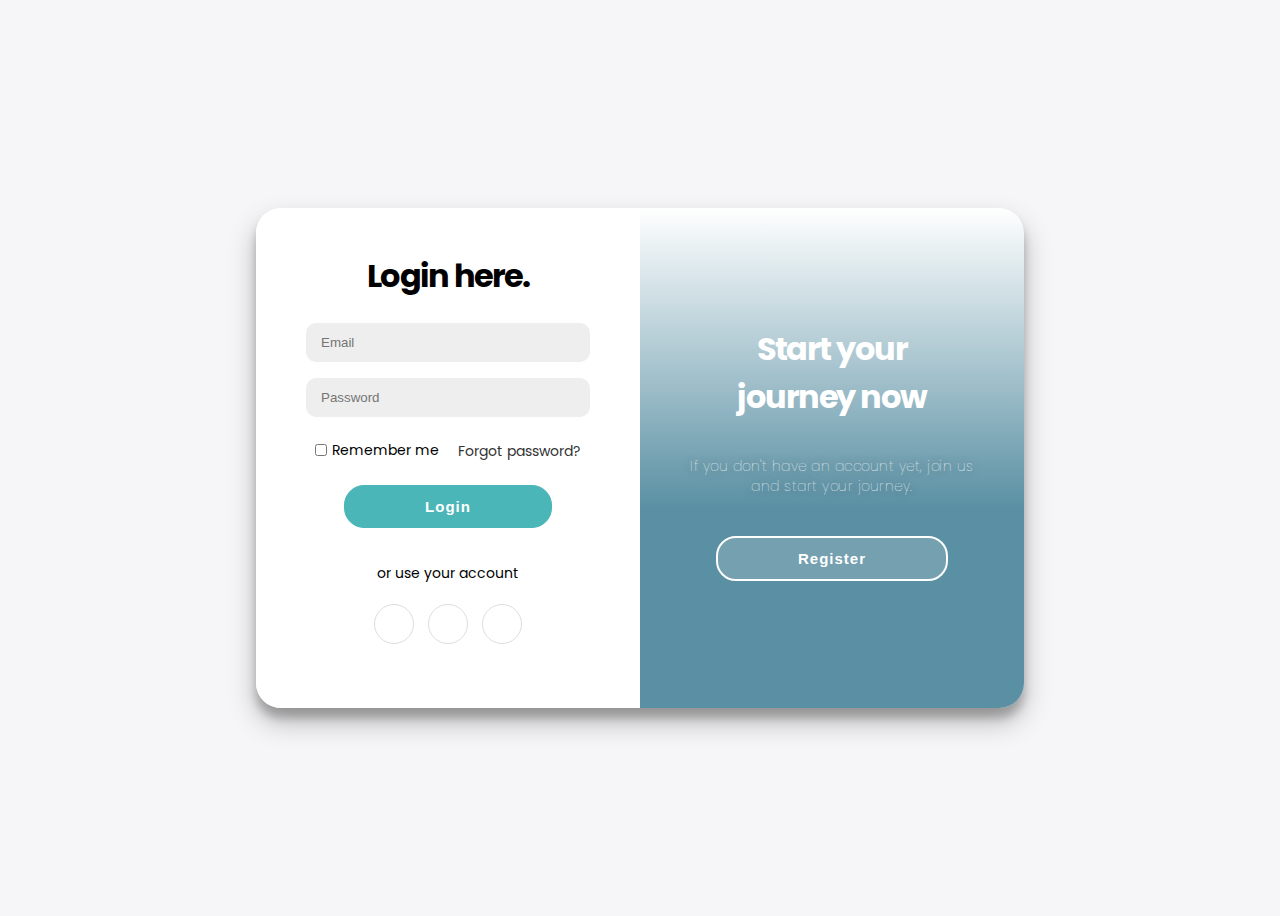
==== index.html @ e2d0d1a9 "first commit" ====
<!DOCTYPE html>
<html lang="en">
<head>
  <meta charset="UTF-8" />
  <meta http-equiv="X-UA-Compatible" content="IE=edge" />
  <meta name="viewport" content="width=device-width, initial-scale=1.0" />
  <link rel="stylesheet" href="styles.css">
  <title>Double Slider Login / Registration Form</title>
  <link rel="stylesheet" href="https://cdn.lineicons.com/4.0/lineicons.css">
</head>
<body>
  <div class="container" id="container">
    
    <!-- Register Form -->
    <div class="form-container register-container">
      <form action="#">
        <h1>Register here.</h1>
        <input type="text" placeholder="Name" />
        <input type="email" placeholder="Email" />
        <input type="password" placeholder="Password" />
        <button>Register</button>
        <span>or use your account</span>
        <div class="social-container">
          <a href="#" class="social"><i class="lni lni-facebook-fill"></i></a>
          <a href="#" class="social"><i class="lni lni-google"></i></a>
          <a href="#" class="social"><i class="lni lni-linkedin-original"></i></a>
        </div>        
      </form>
    </div>

    <!-- Login Form -->
    <div class="form-container login-container">
      <form action="#">
        <h1>Login here.</h1>
        <input type="email" placeholder="Email" />
        <input type="password" placeholder="Password" />
        <div class="content">
          <div class="checkbox">
            <input type="checkbox" name="checkbox" id="checkbox" />
            <label>Remember me</label>
          </div>
          <div class="pass-link">
            <a href="#">Forgot password?</a>
          </div>
        </div>
        <button>Login</button>
        <span>or use your account</span>
        <div class="social-container">
          <a href="#" class="social"><i class="lni lni-facebook-fill"></i></a>
          <a href="#" class="social"><i class="lni lni-google"></i></a>
          <a href="#" class="social"><i class="lni lni-linkedin-original"></i></a>
        </div>
      </form>
    </div>

    <!-- Overlay Panel -->
    <div class="overlay-container">
      <div class="overlay">
        <div class="overlay-panel overlay-left">
          <h1 class="title">Hello <br> friends</h1>
          <p>If you have an account, login here and have fun</p>
          <button class="ghost" id="login">Login
            <i class="lni lni-arrow-left login"></i>
          </button>
        </div>
        <div class="overlay-panel overlay-right">
          <h1 class="title">Start your <br> journey now</h1>
          <p>If you don't have an account yet, join us and start your journey.</p>
          <button class="ghost" id="register">Register
            <i class="lni lni-arrow-right register"></i>
          </button>
        </div>
      </div>
    </div>

  </div>
</body>
<script src="/src/scripts.js"></script>
</html>
---- styles.css ----
@import url("https://fonts.googleapis.com/css2?family=Poppins");

* {
  box-sizing: border-box;
}

body {
  display: flex;
  background-color: #f6f5f7;
  justify-content: center;
  align-items: center;
  flex-direction: column;
  font-family: "Poppins", sans-serif;
  overflow: hidden;
  height: 100vh;
}

h1 {
  font-weight: 700;
  letter-spacing: -1.5px;
  margin: 0;
  margin-bottom: 15px;
}

hi.title {
    font-size: 45px;
    line-height: 45px;
    margin: 0;
    text-shadow: 0 0 10px rgba(16, 64, 74, 0.5);
}

p {
    font-size: 14px;
    font-weight: 100;
    line-height: 20px;
    letter-spacing: 0.5px;
    margin: 20px 0 30px;
    text-shadow: 0 0 10px rgba(16, 64, 74, 0.5);
}

span {
    font-size: 14px;
    margin-top: 25px;
}

a {
    color: #333;
    font-size: 14px;
    text-decoration: none;
    margin: 15px 0;
    transition: 0.3s ease-in-out;
}

a:hover {
    color: #4bb6b7;
}

.content {
    display: flex;
    width: 100%;
    height: 50px;
    align-items: center;
    justify-content: space-around;
}

.content .checkbox {
    display: flex;
    align-items: center;
    justify-content: center;
}

.content input {
    accent-color: #333;
    width: 12px;
    height: 12px;
}

.content label {
    font-size: 14px;
    user-select: none;
    padding-left: 5px;
}

button {
    position: relative;
    border-radius: 20px;
    border: 1px solid #4bb6b7;
    background-color: #4bb6b7;
    color: #fff;
    font-size: 15px;
    font-weight: 700;
    margin: 10px;
    padding: 12px 80px;
    letter-spacing: 1px;
    text-transform: capitalize;
    transition: 0.3s ease-in-out;
}

button:hover {
    letter-spacing: 3px;
}

button:active {
    transform: scale(0.95);
}

button:focus {
    outline: none;
}

button.ghost {
    background-color: rgba(225, 225, 225, 0.2);
    border: 2px solid #fff;
    color: #fff;
}

button.ghost i {
    position: absolute;
    opacity: 0;
    transition: 0.3s ease-in-out;
}

button.ghost i.register {
    right: 70px;
}

button.ghost i.login {
    left: 70px;
}

button.ghost:hover i.register {
    right: 40px;
    opacity: 1;
}

button.ghost:hover i.login {
    left: 40px;
    opacity: 1;
}

form {
    background-color: #fff;
    display: flex;
    align-items: center;
    justify-content: center;
    flex-direction: column;
    padding: 0 50px;
    height: 100%;
    text-align: center;
}

input {
    background-color: #eee;
    border-radius: 10px;
    border: none;
    padding: 12px 15px;
    margin: 8px 0;
    width: 100%;
}

.container {
    background-color: #fff;
    border-radius: 25px;
    box-shadow: 0 14px 28px rgba(0, 0, 0, 0.25), 0 10px 10px rgba(0, 0, 0, 0.22);
    position: relative;
    overflow: hidden;
    width: 768px;
    max-width: 100%;
    min-height: 500px;
}

.form-container {
    position: absolute;
    top: 0;
    height: 100%;
    transition: all 0.6s ease-in-out;
}

.login-container {
    left: 0;
    width: 50%;
    z-index: 2;
}

.container.right-panel-active .login-container {
    transform: translateX(100%);
}

.register-container {
    left: 0;
    width: 50%;
    opacity: 0;
    z-index: 1;
}

.container.right-panel-active .register-container {
    transform: translateX(100%);
    opacity: 1;
    z-index: 5;
    animation: show 0.6s;
}

@keyframes show {
    0%, 
    49.99% {
        opacity: 0; 
        z-index: 1; 
    }

    50%,
    100% {
        opacity: 1;
        z-index: 5;
    }
}

.overlay-container {
    position: absolute;
    top: 0;
    left: 50%;
    width: 50%;
    height: 100%;
    overflow: hidden;
    transition: transform 0.6s ease-in-out;
    z-index: 100;
}

.container.right-panel-active .overlay-container {
    transform: translateX(-100%);
}

.overlay {
    background-image: url('image/image.gif');
    background-repeat: no-repeat;
    background-size: cover;
    background-position: 0 0;
    color: #fff;
    position: relative;
    left: -100%;
    height: 100%;
    width: 200%;
    transform: translateX(0);
    transition: transform 0.6s ease-in-out;
}

.overlay:before {
    content: "";
    position: absolute;
    left: 0;
    right: 0;
    top: 0;
    bottom: 0;
    background: linear-gradient(
        to top,
        rgba(34, 106, 132, 0.746) 40%,
        rgba(48, 0, 238, 0)
    );
}

.container.right-panel-active .overlay {
    transform: translateX(50%);
}

.overlay-panel {
    position: absolute;
    display: flex;
    align-items: center;
    justify-content: center;
    flex-direction: column;
    padding: 0 40px;
    text-align: center;
    top: 0;
    height: 100%;
    width: 50%;
    transform: translateX(0);
    transition: transform 0.6s ease-in-out;
}

.overlay-left {
    transform: translateX(-20%);
}

.container.right-panel-active .overlay-left {
    transform: translateX(0);
}

.overlay-right {
    right: 0;
    transform: translateX(0);
}

.container.right-panel-active .overlay-right {
    transform: translateX(20%);
}

.social-container {
    margin: 20px 0;
}

.social-container a {
    border: 1px solid #dddddd;
    border-radius: 50%;
    display: inline-flex;
    justify-content: center;
    align-items: center;
    margin: 0 5px;
    height: 40px;
    width: 40px;
    transition: 0.3s ease-in-out;
}

.social-container a:hover {
    border: 1px solid #4bb6b7;
}
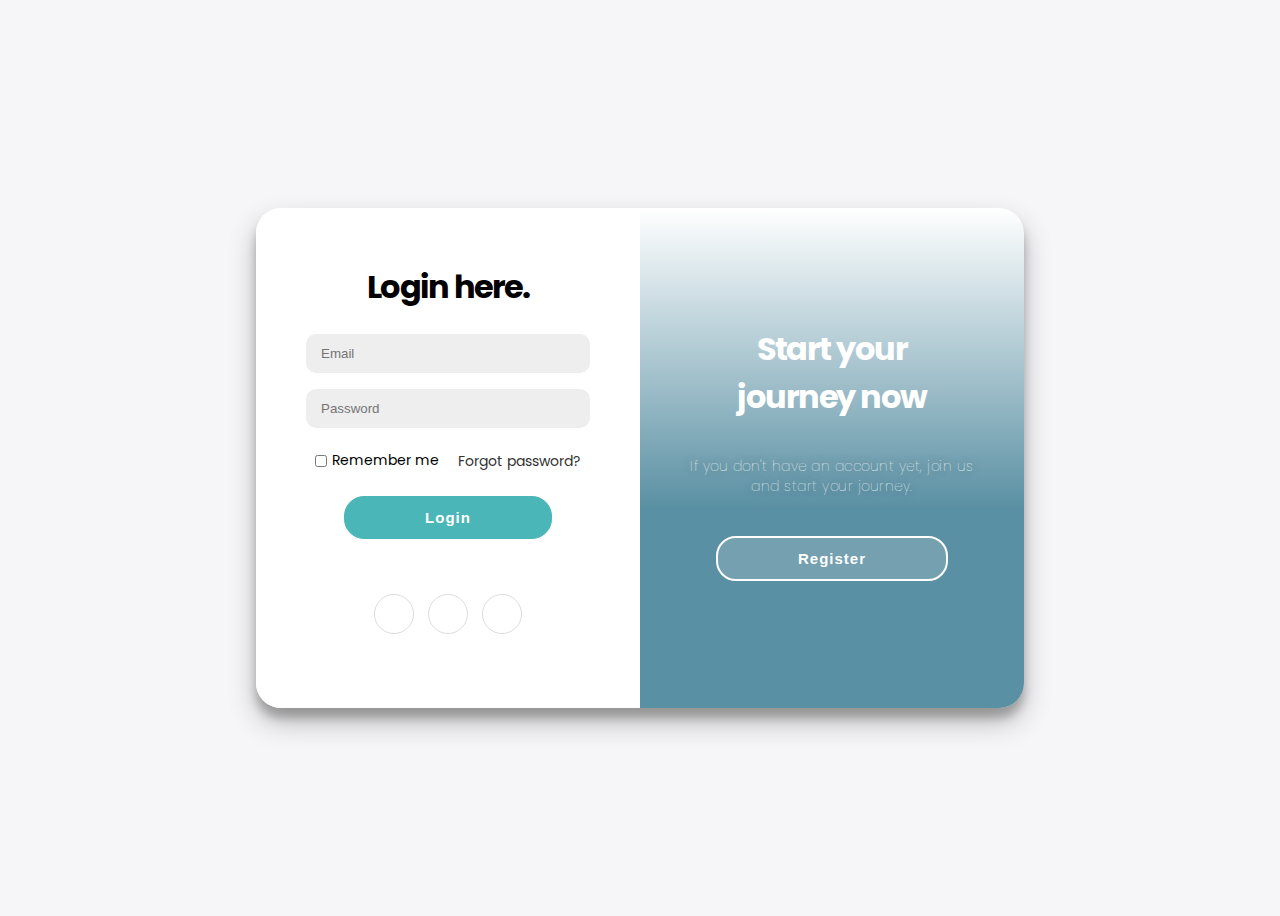
==== commit fa1098ae: "Update index.html" ====
--- a/index.html
+++ b/index.html
@@ -13,13 +13,13 @@
     
     <!-- Register Form -->
     <div class="form-container register-container">
-      <form action="#">
+      <form id="registerForm">
         <h1>Register here.</h1>
-        <input type="text" placeholder="Name" />
-        <input type="email" placeholder="Email" />
-        <input type="password" placeholder="Password" />
-        <button>Register</button>
-        <span>or use your account</span>
+        <input type="text" id="regFullname" name="regFullname" placeholder="Full Name" required />
+        <input type="email" id="regEmail" name="regEmail" placeholder="Email" required />
+        <input type="password" id="regPassword" name="regPassword" placeholder="Password" required />
+        <button type="submit" id="btn-regis">Register</button>
+        <span class="message"></span>
         <div class="social-container">
           <a href="#" class="social"><i class="lni lni-facebook-fill"></i></a>
           <a href="#" class="social"><i class="lni lni-google"></i></a>
@@ -30,10 +30,10 @@
 
     <!-- Login Form -->
     <div class="form-container login-container">
-      <form action="#">
+      <form id="loginForm">
         <h1>Login here.</h1>
-        <input type="email" placeholder="Email" />
-        <input type="password" placeholder="Password" />
+        <input type="email" id="email" name="email" placeholder="Email" required />
+        <input type="password" id="password" name="password" placeholder="Password" required />
         <div class="content">
           <div class="checkbox">
             <input type="checkbox" name="checkbox" id="checkbox" />
@@ -43,8 +43,8 @@
             <a href="#">Forgot password?</a>
           </div>
         </div>
-        <button>Login</button>
-        <span>or use your account</span>
+        <button type="submit" id="button-login">Login</button>
+        <span class="message"></span>
         <div class="social-container">
           <a href="#" class="social"><i class="lni lni-facebook-fill"></i></a>
           <a href="#" class="social"><i class="lni lni-google"></i></a>
@@ -74,6 +74,7 @@
     </div>
 
   </div>
+  <script src="https://code.jquery.com/jquery-3.7.1.min.js"></script>
+  <script src="scripts.js"></script>
 </body>
-<script src="/src/scripts.js"></script>
 </html>
